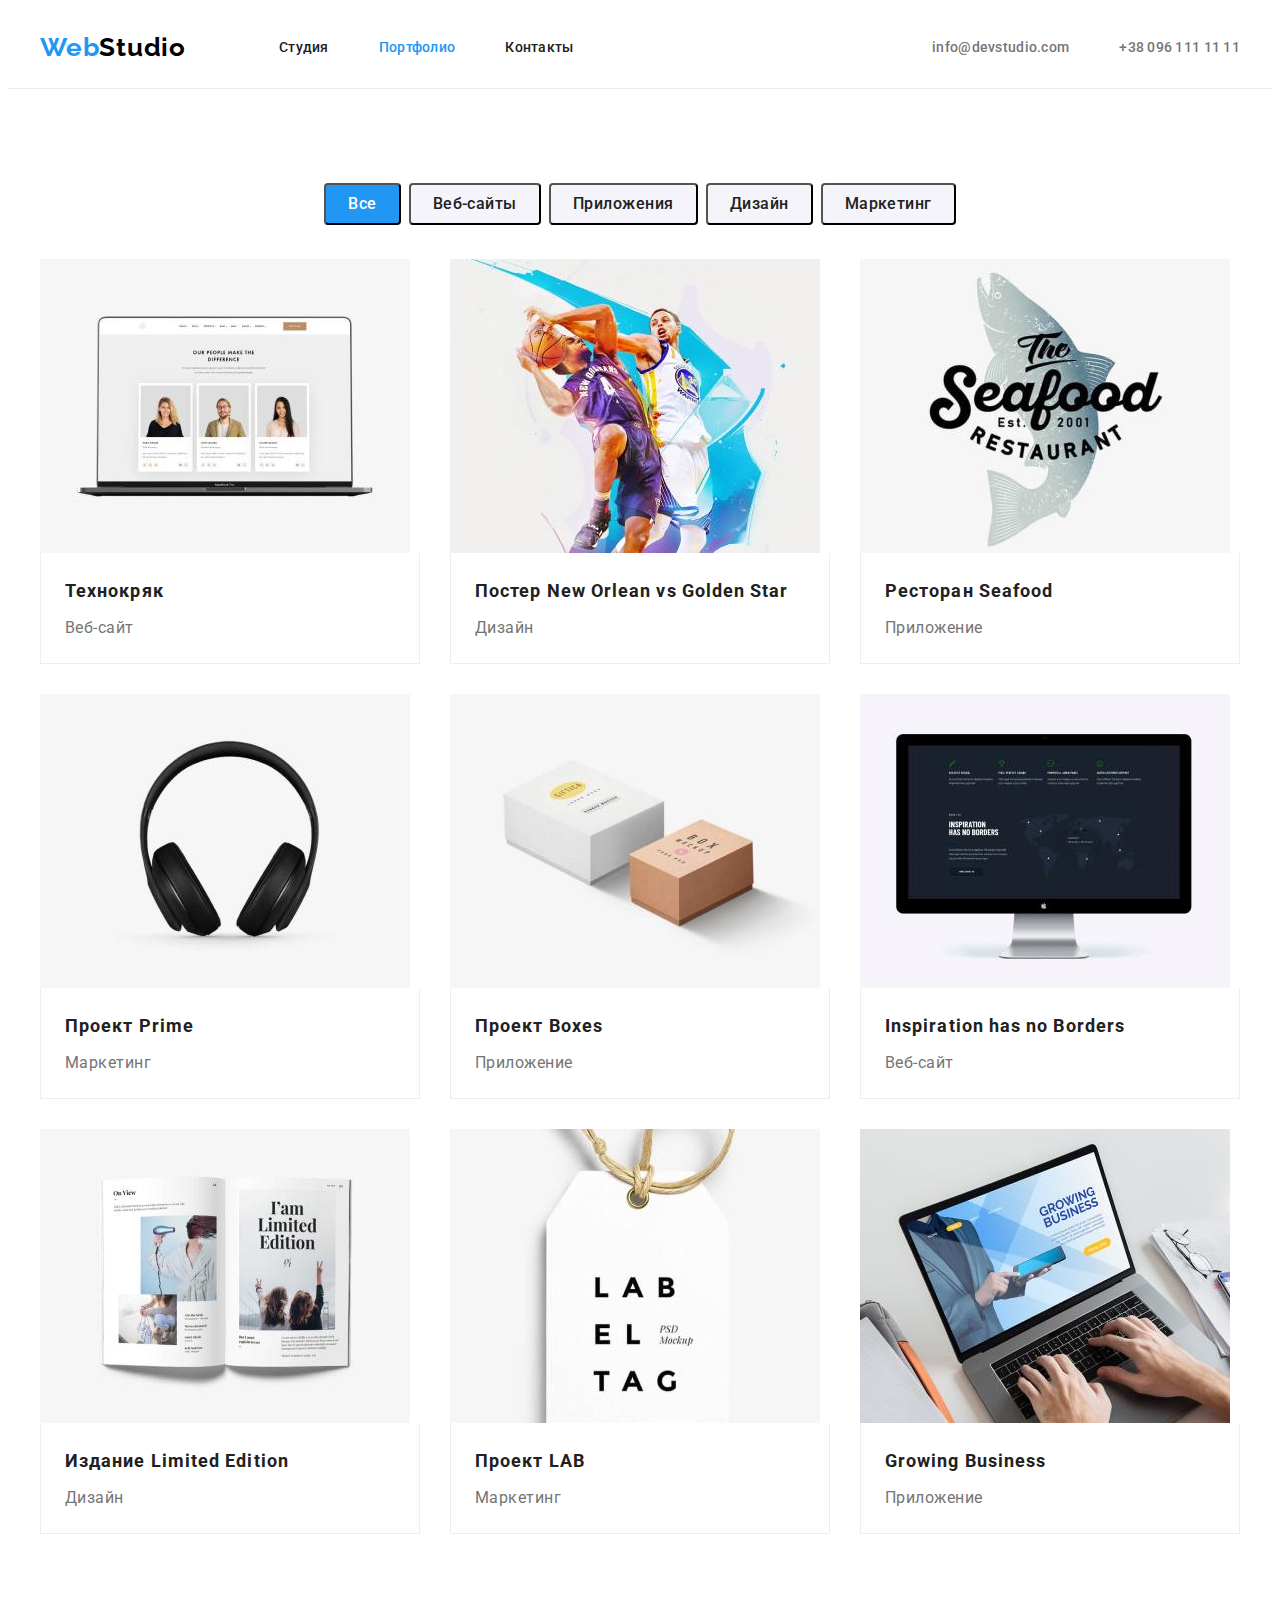
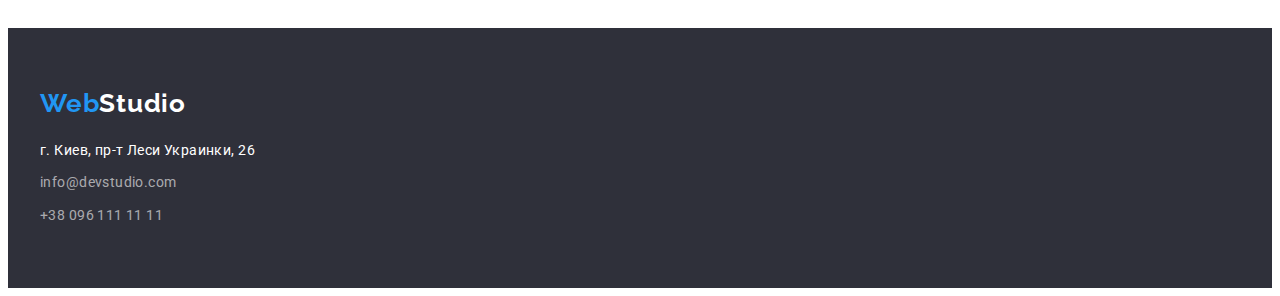
==== portfolio.html @ 2064a781 "добавляє стилі для геометрії" ====
<!DOCTYPE html>
<html lang="ru">
    <head>
        <link rel="stylesheet" href="https://cdnjs.cloudflare.com/ajax/libs/modern-normalize/1.1.0/modern-normalize.min.css" integrity="sha512-wpPYUAdjBVSE4KJnH1VR1HeZfpl1ub8YT/NKx4PuQ5NmX2tKuGu6U/JRp5y+Y8XG2tV+wKQpNHVUX03MfMFn9Q==" crossorigin="anonymous" referrerpolicy="no-referrer"/>
        <meta charset="UTF-8">
        <meta http-equiv="X-UA-Compatible" content="IE=edge">
        <meta name="viewport" content="width=device-width, initial-scale=1.0">
        <title>Портфолио</title>
        <link rel="preconnect" href="https://fonts.googleapis.com">
        <link rel="preconnect" href="https://fonts.gstatic.com" crossorigin>
        <link href="https://fonts.googleapis.com/css2?family=Raleway:wght@700&family=Roboto:wght@400;500;700;900&display=swap" rel="stylesheet">
        <link rel="stylesheet" href="./css/style.css">
    </head>
    <body>
        <header class="header">
            <div class="container">
                <a href="./index.html" class="header-logo" lang="en"><span class="logo-first-part">Web</span><span class="logo-second-part">Studio</span></a>
                <nav class="header-nav">
                    <ul class="list menu-list">
                        <li class="item"><a class="menu-link link" href="./index.html">Студия</a></li>
                        <li class="item"><a class="menu-link link current" href="./portfolio.html">Портфолио</a></li>
                        <li class="item"><a class="menu-link link" href="">Контакты</a></li>
                    </ul>
                </nav>
                <ul class="header-list list">
                    <li class="header-item"><a class="header-contacts link" href="mailto:info@devstudio.com" lang="en">info@devstudio.com</a></li>
                    <li class="header-item"><a class="header-contacts link" href="tel:+380961111111">+38 096 111 11 11</a></li>
                </ul>
            </div>
        </header>
        <main>
            <section class="section portfolio-section">
                <div class="container">
                <h1 class="visually-hidden">Наши работы</h1>
                <ul class="filter-list list">
                    <li class="filter-item">
                        <button class="filter-btn btn-active" type="button">Все</button>
                    </li>
                    <li class="filter-item">
                        <button class="filter-btn" type="button">Веб-сайты</button>
                    </li>
                    <li class="filter-item">
                        <button class="filter-btn" type="button">Приложения</button>
                    </li>
                    <li class="filter-item">
                        <button class="filter-btn" type="button">Дизайн</button>
                    </li>
                    <li class="filter-item">
                        <button class="filter-btn" type="button">Маркетинг</button>
                    </li>
                </ul>
                </div>
                <div class="container">
                    <ul class="projects-list list">
                        <li class="projects-item">
                            <img src="./images/site.jpg" alt="Site" width="370">
                            <div class="projects-description">
                                <h2 class="projects-title">Технокряк</h2>
                                <p class="projects-text">Веб-сайт</p>
                            </div>
                        </li>
                        <li class="projects-item">
                            <img src="./images/poster.jpg" alt="Постер" width="370">
                            <div class="projects-description">
                                <h2 class="projects-title">Постер <span lang="en">New Orlean vs Golden Star</span> </h2>
                                <p class="projects-text">Дизайн</p>
                            </div>
                        </li>
                        <li class="projects-item">
                            <img src="./images/seafood.jpg" alt="Лого ресторана" width="370">
                            <div class="projects-description">
                                <h2 class="projects-title">Ресторан <span lang="en">Seafood</span> </h2>
                                <p class="projects-text">Приложение</p>
                            </div></li>
                        <li class="projects-item">
                            <img src="./images/ProjectPrime.jpg" alt="Наушники" width="370">
                            <div class="projects-description">
                                <h2 class="projects-title">Проект <span lang="en">Prime</span> </h2>
                                <p class="projects-text">Маркетинг</p>
                            </div>
                        </li>
                        <li class="projects-item">
                            <img src="./images/ProjectBoxes.jpg" alt="Коробки" width="370">
                            <div class="projects-description">
                                <h2 class="projects-title">Проект <span lang="en">Boxes</span> </h2>
                                <p class="projects-text">Приложение</p>
                            </div>
                        </li>
                        <li class="projects-item">
                            <img src="./images/ProjectInspiration.jpg" alt="Монитор ПК" width="370">
                            <div class="projects-description">
                                <h2 class="projects-title" lang="en">Inspiration has no Borders</h2>
                                <p class="projects-text">Веб-сайт</p>
                            </div>
                        </li>
                        <li class="projects-item">
                            <img src="./images/L.jpg" alt="Каталог" width="370">
                            <div class="projects-description">
                                <h2 class="projects-title">Издание <span lang="en">Limited Edition</span> </h2>
                                <p class="projects-text">Дизайн</p>
                            </div>
                        </li>
                        <li class="projects-item">
                            <img src="./images/lab.jpg" alt="Бирка" width="370">
                            <div class="projects-description">
                                <h2 class="projects-title">Проект <span lang="en">LAB</span> </h2>
                                <p class="projects-text">Маркетинг</p>
                            </div>
                        </li>
                        <li class="projects-item">
                            <img src="./images/gb.jpg" alt="ПК" width="370">
                            <div class="projects-description">
                                <h2 class="projects-title" lang="en">Growing Business</h2>
                                <p class="projects-text">Приложение</p>
                            </div>
                        </li>
                    </ul>
                </div>
            </section>
        </main>
        <footer class="footer">
            <div class="container">
                <a href="" class="footer-logo" lang="en"><span class="logo-first-part">Web</span><span class="logo-second-part">Studio</span></a>
                <address class="footer-address">
                    <ul class="footer-address-list list">
                        <li class="footer-address-item"><a class="footer-address-link link" href="https://goo.gl/maps/YVqeG4Qvas63cvU16" target="_blank" rel="noreferrer noopener">г. Киев, пр-т Леси Украинки, 26</a></li>
                        <li class="footer-address-item contacts"><a class="footer-address-link link" href="mailto:info@devstudio.com" lang="en">info@devstudio.com</a></li>
                        <li class="footer-address-item contacts"><a class="footer-address-link link" href="tel:+380961111111">+38 096 111 11 11</a></li>
                    </ul>
                </address>
            </div>
        </footer>
    </body>
</html>
---- css/style.css ----
:root {
    --primary-header-color: #212121;
    --second-header-color: #757575;
    --primary-text-color: #212121;
    --second-text-color: #757575;
    --primary-title-color: #212121;
    --hero-title-color: #ffffff;
    --footer-color:  #ffffff;
    --accent-color: #2196F3;
    --main-background-color: #2F303A;
}

body {
    font-family: 'Roboto', sans-serif;
    color: var(--primary-text-color);
}

.visually-hidden {
    position: absolute;
    width: 1px;
    height: 1px;
    margin: -1px;
    border: 0;
    padding: 0;
    white-space: nowrap;
    clip-path: inset(100%);
    clip: rect(0 0 0 0);
    overflow: hidden;
}

h1,
h2,
h3,
h4,
h5,
h6,
p {
    margin-top: 0;
    margin-bottom: 0;
}

ul,
ol {
    margin: 0;
    padding: 0;
}

img {
    display: block;
    max-width: 100%;
    height: auto;
}

/* --------------header-------------------- */

.section {
    padding-bottom: 94px;
}

.container {
    margin: 0 auto;
    padding-right: 15px;
    padding-left: 15px;
    width: 1200px;
    /* background: tomato; */
}

.list {
    padding: 0;
    margin: 0;
    list-style: none;
}

.link {
    text-decoration: none;
}

.header {
    /* width: 1600px; */
    border-bottom: 1px solid #ECECEC;
}
.header-logo {
    padding-top: 24px;
    padding-bottom: 25px;
    font-family: Raleway;
    font-weight: 700;
    font-size: 26px;
    line-height: 1.19;
    letter-spacing: 0.03em;
    text-decoration: none;
}

.header-logo .logo-first-part {
    color: var(--accent-color);
}

.header-logo .logo-second-part {
    color: #000000;
}


.menu-link {
    display: block;
    padding-top: 32px;
    padding-bottom: 32px;
    font-weight: 500;
    font-size: 14px;
    line-height: 1.14;
    letter-spacing: 0.02em;
    color: var(--primary-header-color);
    cursor: pointer;
}

.menu-link:hover, .menu-link:focus {
    color: var(--accent-color);
}

.menu-list {
    display: flex;
    margin-left: 93px;
}

.menu-list .item:not(:last-child) {
    margin-right: 50px;
}

.menu-list .current {
    color: var(--accent-color)
}

.header-list {
    display: flex;
    margin-left: auto;
}

.header-list .header-item:not(:last-child) {
    margin-right: 50px;
}

.header-contacts:hover, .header-contacts:focus {
    color: var(--accent-color);
}

.header-contacts {
    display: inline-block;
    padding-top: 32px;
    padding-bottom: 32px;
    font-weight: 500;
    font-size: 14px;
    line-height: 1.14;
    letter-spacing: 0.02em;
    color: var(--second-header-color);
}

.header-list .header-contacts {
        text-align: center;
}

.header .container {
    display: flex;
    align-items: center;
}

/* ------------------hero------------------------- */

.hero {
    background-color: var(--main-background-color);
    text-align: center;
}

.centered {
    text-align: center;
}

.hero-title {
    margin-top: 0;
    margin-bottom: 30px;
    padding-top: 200px;
    font-weight: 900;
    font-size: 44px;
    line-height: 1.36;
    letter-spacing: 0.06em;
    text-transform: uppercase;
    color: var(--hero-title-color);
}

.button {
    display: inline-block;
    border-radius: 4px;
    padding: 10px 32px;
    min-width: 200px;
    font-weight: 700;
    font-size: 16px;
    line-height: 1.87;
    display: flex;
    align-items: center;
    letter-spacing: 0.06em;
    background: #188CE8;
    color: #FFFFFF;
}

.hero-btn {
    margin: 0 auto;
    cursor: pointer;
}

.button:hover {
    background-color: #188CE8;
}

.button:focus {
    background-color: var(--accent-color);
}

/* --------------features---------------- */

.features-list {
display: flex;
flex-wrap: wrap;
}

.features-item {
    width: 270px;
}

.features-list .features-item:not(:last-child) {
margin-right: 30px;
}

.features-title {
    margin-bottom: 10px;
    font-weight: 700;
    font-size: 14px;
    line-height: 1.14;
    letter-spacing: 0.03em;
    text-transform: uppercase;
}

.features-text {
    margin-top: 0;
    font-weight: 400;
    font-size: 14px;
    line-height: 1.71;
    letter-spacing: 0.03em;
    color: var(--second-text-color);
}

/* ----------about-us-------------- */

.about-us-list {
    display: flex;
    flex-wrap: wrap;
}

.about-us-item:not(:last-child) {
    margin-right: 30px;
}

.about-us-title {
    margin-bottom: 50px;
    font-weight: 700;
    font-size: 36px;
    line-height: 1.17;
    text-align: center;
    letter-spacing: 0.03em;
}

/* ---------our-team--------------- */

.our-team-list {
    display: flex;
    flex-wrap: wrap;
}

.our-team-title {
    margin-bottom: 50px;
    font-weight: 700;
    font-size: 36px;
    line-height: 1.17;
    text-align: center;
    letter-spacing: 0.03em;
}

.our-team-item:not(:last-child) {
    margin-right: 30px;
}

.our-team-description {
    padding: 30px;
}

.our-team-name {
    margin-bottom: 10px;
    font-weight: 500;
    font-size: 16px;
    line-height: 1.19;
    text-align: center;
    letter-spacing: 0.03em;
}

.our-team-text {
    font-size: 16px;
    line-height: 1.19;
    text-align: center;
    letter-spacing: 0.03em;
    color: var(--second-text-color);
}

/* ------------filter-------------- */

.portfolio-section {
    padding-top: 94px;
}

.filter-list {
display: flex;
justify-content: center;
margin-bottom: 34px;
/* padding-bottom: 16px; */
}

/* .filter-item {
    padding-bottom: 16px;
} */

/* --не знаю як збільшити клікабельну зону кнопок на 16px донизу
(у макеті стрілочка 16*16)----- */

.filter-item:not(:last-child) {
margin-right: 8px;
}

.filter-btn {
    display: inline-block;
    padding: 6px 22px;
    min-width: 73px;
    background: #F5F4FA;
    border-radius: 4px;
    font-family: inherit;
    font-weight: 500;
    font-size: 16px;
    line-height: 1.62;
    text-align: center;
    letter-spacing: 0.03em;
    color: var(--primary-text-color);
    cursor: pointer;
}

.btn-active,
.filter-btn:hover,
.filter-btn:focus {
    color: #FFFFFF;
    background-color: var(--accent-color)
    ;
}

/* ------------projects------------ */

.projects-list {
    display: flex;
    flex-wrap: wrap;
}

.projects-item {
    width: calc((100% - 60px) / 3);
    margin-right: 30px;
    margin-bottom: 30px;
}

/* Alternative */

/* .projects-item {
    width: 370px;
    margin-right: 30px;
    margin-bottom: 30px;
} */

.projects-item:nth-child(3n) {
    margin-right: 0;
}

.projects-item:nth-last-child(-n+3) {
    margin-bottom: 0;
}

.projects-description {
    padding: 20px 24px;
    border-right: 1px solid #EEEEEE;
    border-bottom: 1px solid #EEEEEE;
    border-left: 1px solid #EEEEEE;
}

.projects-title {
    margin-bottom: 4px;
    font-weight: 700;
    font-size: 18px;
    line-height: 2;
    letter-spacing: 0.06em;
}

.projects-text {
    font-weight: normal;
    font-size: 16px;
    line-height: 1.87;
    letter-spacing: 0.03em;
    color: var(--second-text-color);
}

/* ------------footer-------------- */

.footer {
    background-color: var(--main-background-color);
}

.footer .container {
    padding-top: 60px;
    padding-bottom: 60px;
}

.footer-logo {
    margin-top: 0;
    margin-bottom: 20px;
    font-family: Raleway;
    font-weight: 700;
    font-size: 26px;
    line-height: 1.19;
    letter-spacing: 0.03em;
    text-decoration: none;
}

.footer-logo .logo-first-part {
    color: var(--accent-color);
}

.footer-logo .logo-second-part {
    color: var(--footer-color);
}

/* -----------address----------- */
.footer-address {
    margin-top: 20px;
}

.footer-address-item {
    margin-bottom: 9px;
    font-family: inherit;
    font-style: normal;
    font-size: 14px;
    line-height: 1.71;
    letter-spacing: 0.03em;
}

.footer-address-item:last-child {
    margin-bottom: 0;
}

.footer-address-link {
    color: var(--footer-color);
}

.footer-address .contacts .footer-address-link {
    color: rgba(255, 255, 255, 0.6);
}

.footer-address .contacts .footer-address-link:hover {
    color: var(--accent-color);
}

.footer-address .contacts .footer-address-link:focus {
    color: var(--accent-color);
}
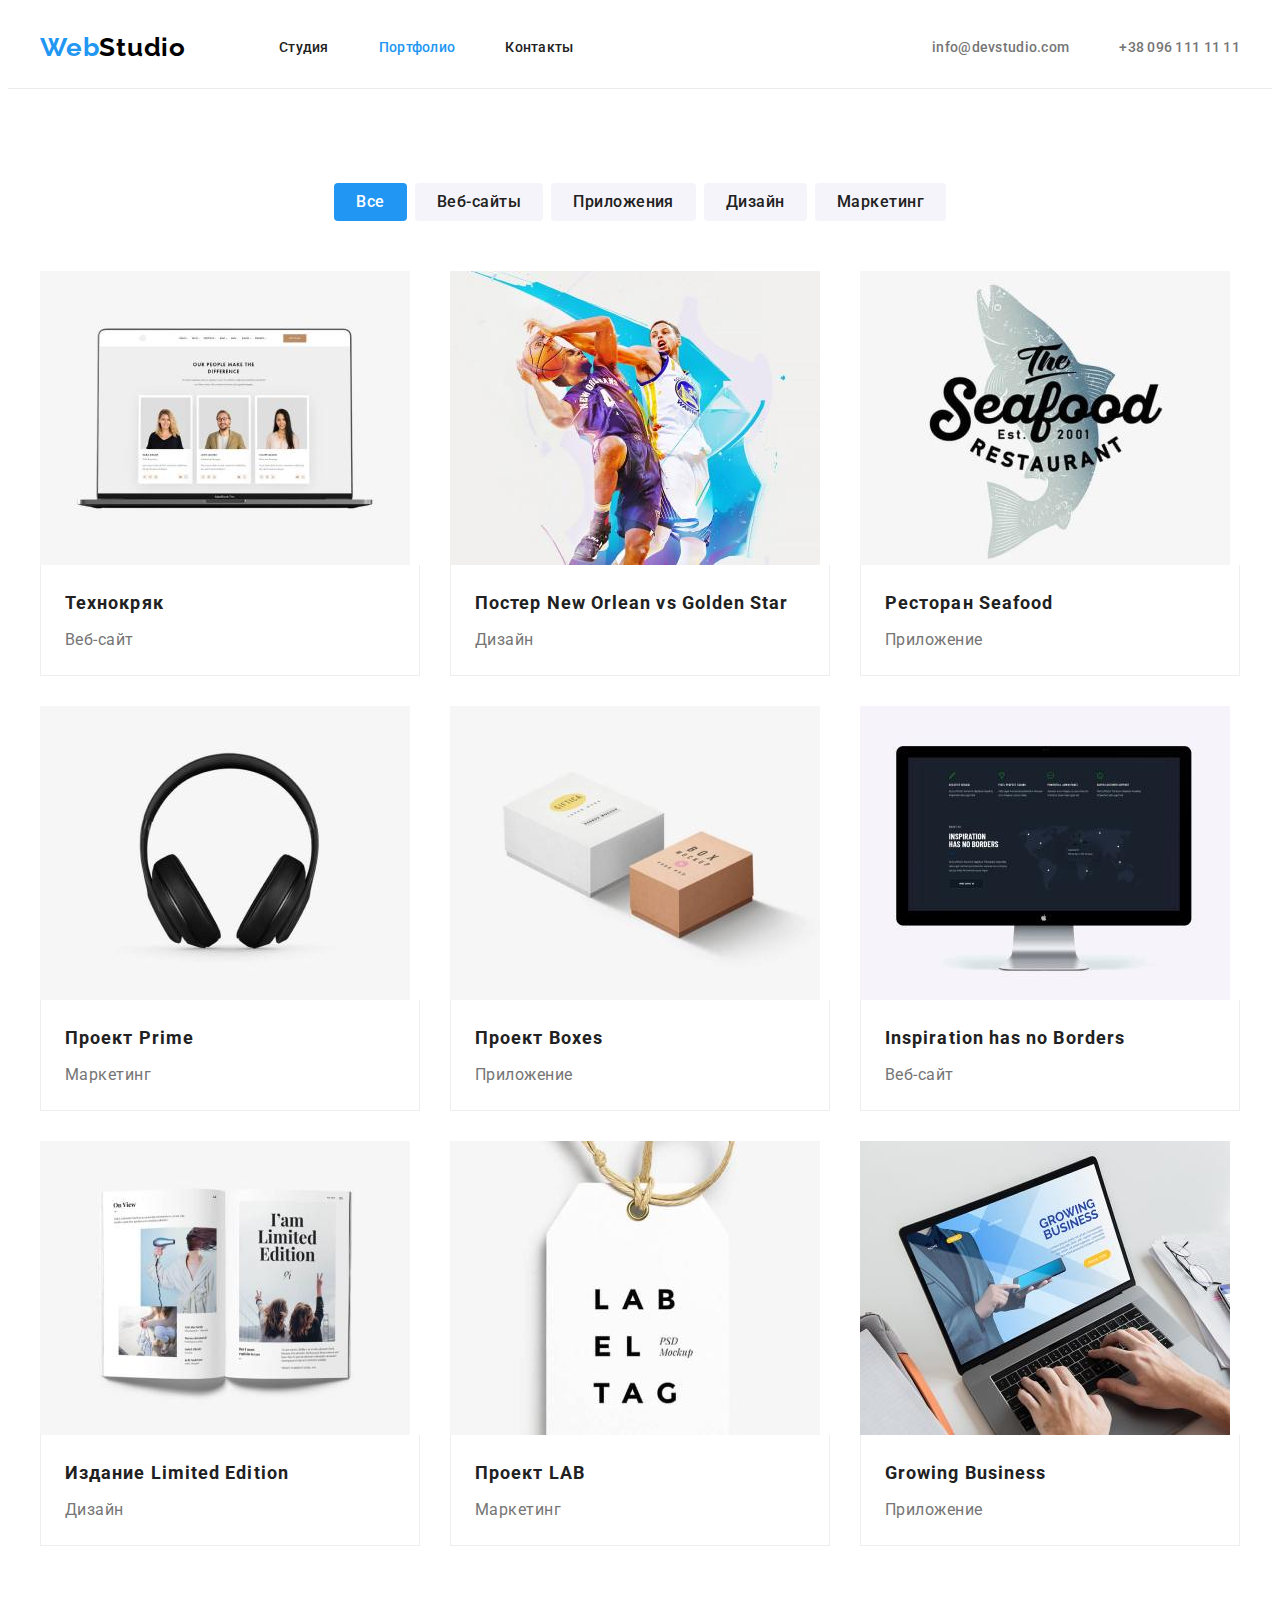
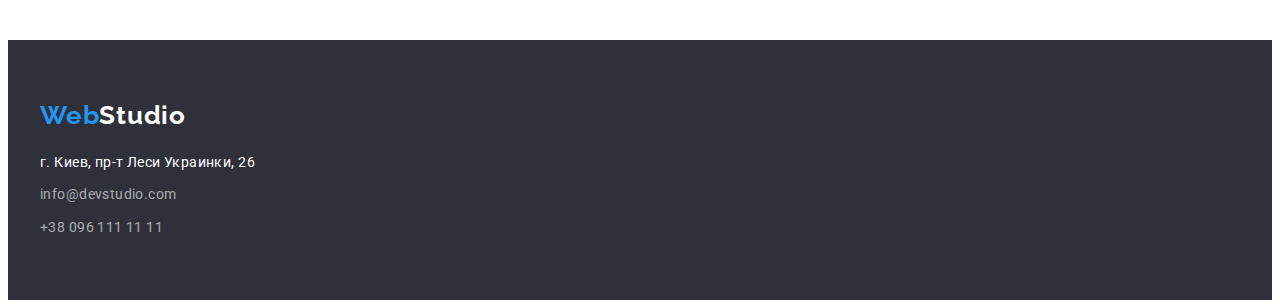
==== commit a2ff60df: "добавляє правки по ДЗ" ====
--- a/portfolio.html
+++ b/portfolio.html
@@ -16,23 +16,23 @@
             <div class="container">
                 <a href="./index.html" class="header-logo" lang="en"><span class="logo-first-part">Web</span><span class="logo-second-part">Studio</span></a>
                 <nav class="header-nav">
-                    <ul class="list menu-list">
+                    <ul class="menu-list">
                         <li class="item"><a class="menu-link link" href="./index.html">Студия</a></li>
                         <li class="item"><a class="menu-link link current" href="./portfolio.html">Портфолио</a></li>
                         <li class="item"><a class="menu-link link" href="">Контакты</a></li>
                     </ul>
                 </nav>
-                <ul class="header-list list">
+                <ul class="header-list">
                     <li class="header-item"><a class="header-contacts link" href="mailto:info@devstudio.com" lang="en">info@devstudio.com</a></li>
                     <li class="header-item"><a class="header-contacts link" href="tel:+380961111111">+38 096 111 11 11</a></li>
                 </ul>
             </div>
         </header>
         <main>
-            <section class="section portfolio-section">
+            <section class="portfolio-section">
                 <div class="container">
                 <h1 class="visually-hidden">Наши работы</h1>
-                <ul class="filter-list list">
+                <ul class="filter-list">
                     <li class="filter-item">
                         <button class="filter-btn btn-active" type="button">Все</button>
                     </li>
@@ -49,72 +49,70 @@
                         <button class="filter-btn" type="button">Маркетинг</button>
                     </li>
                 </ul>
-                </div>
-                <div class="container">
-                    <ul class="projects-list list">
-                        <li class="projects-item">
-                            <img src="./images/site.jpg" alt="Site" width="370">
-                            <div class="projects-description">
-                                <h2 class="projects-title">Технокряк</h2>
-                                <p class="projects-text">Веб-сайт</p>
-                            </div>
-                        </li>
-                        <li class="projects-item">
-                            <img src="./images/poster.jpg" alt="Постер" width="370">
-                            <div class="projects-description">
-                                <h2 class="projects-title">Постер <span lang="en">New Orlean vs Golden Star</span> </h2>
-                                <p class="projects-text">Дизайн</p>
-                            </div>
-                        </li>
-                        <li class="projects-item">
-                            <img src="./images/seafood.jpg" alt="Лого ресторана" width="370">
-                            <div class="projects-description">
-                                <h2 class="projects-title">Ресторан <span lang="en">Seafood</span> </h2>
-                                <p class="projects-text">Приложение</p>
-                            </div></li>
-                        <li class="projects-item">
-                            <img src="./images/ProjectPrime.jpg" alt="Наушники" width="370">
-                            <div class="projects-description">
-                                <h2 class="projects-title">Проект <span lang="en">Prime</span> </h2>
-                                <p class="projects-text">Маркетинг</p>
-                            </div>
-                        </li>
-                        <li class="projects-item">
-                            <img src="./images/ProjectBoxes.jpg" alt="Коробки" width="370">
-                            <div class="projects-description">
-                                <h2 class="projects-title">Проект <span lang="en">Boxes</span> </h2>
-                                <p class="projects-text">Приложение</p>
-                            </div>
-                        </li>
-                        <li class="projects-item">
-                            <img src="./images/ProjectInspiration.jpg" alt="Монитор ПК" width="370">
-                            <div class="projects-description">
-                                <h2 class="projects-title" lang="en">Inspiration has no Borders</h2>
-                                <p class="projects-text">Веб-сайт</p>
-                            </div>
-                        </li>
-                        <li class="projects-item">
-                            <img src="./images/L.jpg" alt="Каталог" width="370">
-                            <div class="projects-description">
-                                <h2 class="projects-title">Издание <span lang="en">Limited Edition</span> </h2>
-                                <p class="projects-text">Дизайн</p>
-                            </div>
-                        </li>
-                        <li class="projects-item">
-                            <img src="./images/lab.jpg" alt="Бирка" width="370">
-                            <div class="projects-description">
-                                <h2 class="projects-title">Проект <span lang="en">LAB</span> </h2>
-                                <p class="projects-text">Маркетинг</p>
-                            </div>
-                        </li>
-                        <li class="projects-item">
-                            <img src="./images/gb.jpg" alt="ПК" width="370">
-                            <div class="projects-description">
-                                <h2 class="projects-title" lang="en">Growing Business</h2>
-                                <p class="projects-text">Приложение</p>
-                            </div>
-                        </li>
-                    </ul>
+                <ul class="projects-list">
+                    <li class="projects-item">
+                        <img src="./images/site.jpg" alt="Site" width="370">
+                        <div class="projects-description">
+                            <h2 class="projects-title">Технокряк</h2>
+                            <p class="projects-text">Веб-сайт</p>
+                        </div>
+                    </li>
+                    <li class="projects-item">
+                        <img src="./images/poster.jpg" alt="Постер" width="370">
+                        <div class="projects-description">
+                            <h2 class="projects-title">Постер <span lang="en">New Orlean vs Golden Star</span> </h2>
+                            <p class="projects-text">Дизайн</p>
+                        </div>
+                    </li>
+                    <li class="projects-item">
+                        <img src="./images/seafood.jpg" alt="Лого ресторана" width="370">
+                        <div class="projects-description">
+                            <h2 class="projects-title">Ресторан <span lang="en">Seafood</span> </h2>
+                            <p class="projects-text">Приложение</p>
+                        </div></li>
+                    <li class="projects-item">
+                        <img src="./images/ProjectPrime.jpg" alt="Наушники" width="370">
+                        <div class="projects-description">
+                            <h2 class="projects-title">Проект <span lang="en">Prime</span> </h2>
+                            <p class="projects-text">Маркетинг</p>
+                        </div>
+                    </li>
+                    <li class="projects-item">
+                        <img src="./images/ProjectBoxes.jpg" alt="Коробки" width="370">
+                        <div class="projects-description">
+                            <h2 class="projects-title">Проект <span lang="en">Boxes</span> </h2>
+                            <p class="projects-text">Приложение</p>
+                        </div>
+                    </li>
+                    <li class="projects-item">
+                        <img src="./images/ProjectInspiration.jpg" alt="Монитор ПК" width="370">
+                        <div class="projects-description">
+                            <h2 class="projects-title" lang="en">Inspiration has no Borders</h2>
+                            <p class="projects-text">Веб-сайт</p>
+                        </div>
+                    </li>
+                    <li class="projects-item">
+                        <img src="./images/L.jpg" alt="Каталог" width="370">
+                        <div class="projects-description">
+                            <h2 class="projects-title">Издание <span lang="en">Limited Edition</span> </h2>
+                            <p class="projects-text">Дизайн</p>
+                        </div>
+                    </li>
+                    <li class="projects-item">
+                        <img src="./images/lab.jpg" alt="Бирка" width="370">
+                        <div class="projects-description">
+                            <h2 class="projects-title">Проект <span lang="en">LAB</span> </h2>
+                            <p class="projects-text">Маркетинг</p>
+                        </div>
+                    </li>
+                    <li class="projects-item">
+                        <img src="./images/gb.jpg" alt="ПК" width="370">
+                        <div class="projects-description">
+                            <h2 class="projects-title" lang="en">Growing Business</h2>
+                            <p class="projects-text">Приложение</p>
+                        </div>
+                    </li>
+                </ul>
                 </div>
             </section>
         </main>
@@ -122,7 +120,7 @@
             <div class="container">
                 <a href="" class="footer-logo" lang="en"><span class="logo-first-part">Web</span><span class="logo-second-part">Studio</span></a>
                 <address class="footer-address">
-                    <ul class="footer-address-list list">
+                    <ul class="footer-address-list">
                         <li class="footer-address-item"><a class="footer-address-link link" href="https://goo.gl/maps/YVqeG4Qvas63cvU16" target="_blank" rel="noreferrer noopener">г. Киев, пр-т Леси Украинки, 26</a></li>
                         <li class="footer-address-item contacts"><a class="footer-address-link link" href="mailto:info@devstudio.com" lang="en">info@devstudio.com</a></li>
                         <li class="footer-address-item contacts"><a class="footer-address-link link" href="tel:+380961111111">+38 096 111 11 11</a></li>
--- a/css/style.css
+++ b/css/style.css
@@ -43,6 +43,7 @@
 ol {
     margin: 0;
     padding: 0;
+    list-style: none;
 }
 
 img {
@@ -52,10 +53,6 @@
 }
 
 /* --------------header-------------------- */
-
-.section {
-    padding-bottom: 94px;
-}
 
 .container {
     margin: 0 auto;
@@ -65,12 +62,6 @@
     /* background: tomato; */
 }
 
-.list {
-    padding: 0;
-    margin: 0;
-    list-style: none;
-}
-
 .link {
     text-decoration: none;
 }
@@ -80,6 +71,7 @@
     border-bottom: 1px solid #ECECEC;
 }
 .header-logo {
+    margin-right: 93px;
     padding-top: 24px;
     padding-bottom: 25px;
     font-family: Raleway;
@@ -117,7 +109,6 @@
 
 .menu-list {
     display: flex;
-    margin-left: 93px;
 }
 
 .menu-list .item:not(:last-child) {
@@ -163,7 +154,8 @@
 
 /* ------------------hero------------------------- */
 
-.hero {
+.hero-section {
+    padding: 200px 0;
     background-color: var(--main-background-color);
     text-align: center;
 }
@@ -175,7 +167,9 @@
 .hero-title {
     margin-top: 0;
     margin-bottom: 30px;
-    padding-top: 200px;
+    margin-right: auto;
+    margin-left: auto;
+    width: 696px;
     font-weight: 900;
     font-size: 44px;
     line-height: 1.36;
@@ -192,15 +186,12 @@
     font-weight: 700;
     font-size: 16px;
     line-height: 1.87;
-    display: flex;
-    align-items: center;
     letter-spacing: 0.06em;
     background: #188CE8;
     color: #FFFFFF;
 }
 
 .hero-btn {
-    margin: 0 auto;
     cursor: pointer;
 }
 
@@ -213,6 +204,11 @@
 }
 
 /* --------------features---------------- */
+
+.features-section {
+    padding-top: 94px;
+    padding-bottom: 94px;
+}
 
 .features-list {
 display: flex;
@@ -247,6 +243,11 @@
 
 /* ----------about-us-------------- */
 
+.about-section {
+    padding-top: 0;
+    padding-bottom: 94px;
+}
+
 .about-us-list {
     display: flex;
     flex-wrap: wrap;
@@ -267,9 +268,14 @@
 
 /* ---------our-team--------------- */
 
+.our-team-section {
+    padding-top: 94px;
+    padding-bottom: 94px;
+    background-color: #F5F4FA;
+}
+
 .our-team-list {
     display: flex;
-    flex-wrap: wrap;
 }
 
 .our-team-title {
@@ -286,7 +292,7 @@
 }
 
 .our-team-description {
-    padding: 30px;
+    padding: 30px 0;
 }
 
 .our-team-name {
@@ -310,21 +316,14 @@
 
 .portfolio-section {
     padding-top: 94px;
+    padding-bottom: 94px;
 }
 
 .filter-list {
 display: flex;
 justify-content: center;
-margin-bottom: 34px;
-/* padding-bottom: 16px; */
-}
-
-/* .filter-item {
-    padding-bottom: 16px;
-} */
-
-/* --не знаю як збільшити клікабельну зону кнопок на 16px донизу
-(у макеті стрілочка 16*16)----- */
+margin-bottom: 50px;
+}
 
 .filter-item:not(:last-child) {
 margin-right: 8px;
@@ -336,6 +335,7 @@
     min-width: 73px;
     background: #F5F4FA;
     border-radius: 4px;
+    border: transparent;
     font-family: inherit;
     font-weight: 500;
     font-size: 16px;
@@ -409,12 +409,9 @@
 /* ------------footer-------------- */
 
 .footer {
-    background-color: var(--main-background-color);
-}
-
-.footer .container {
     padding-top: 60px;
     padding-bottom: 60px;
+    background-color: var(--main-background-color);
 }
 
 .footer-logo {
